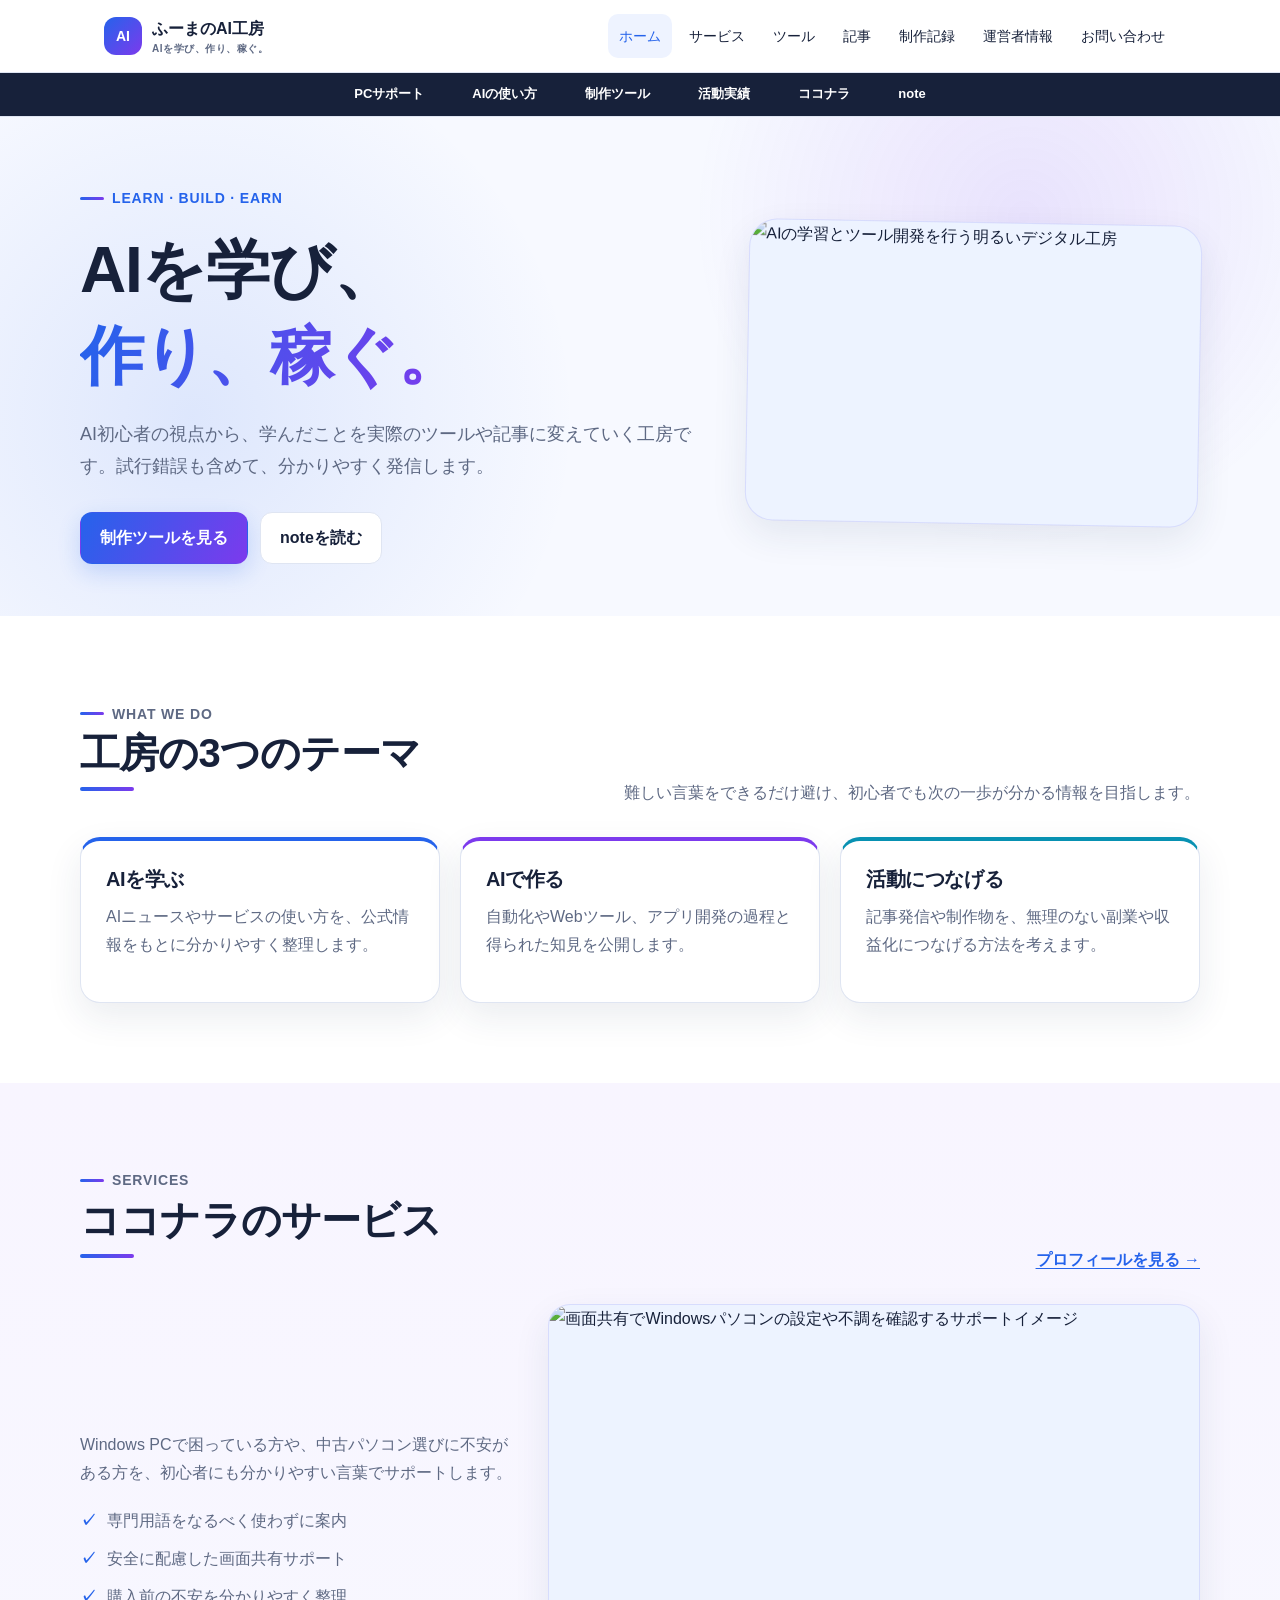
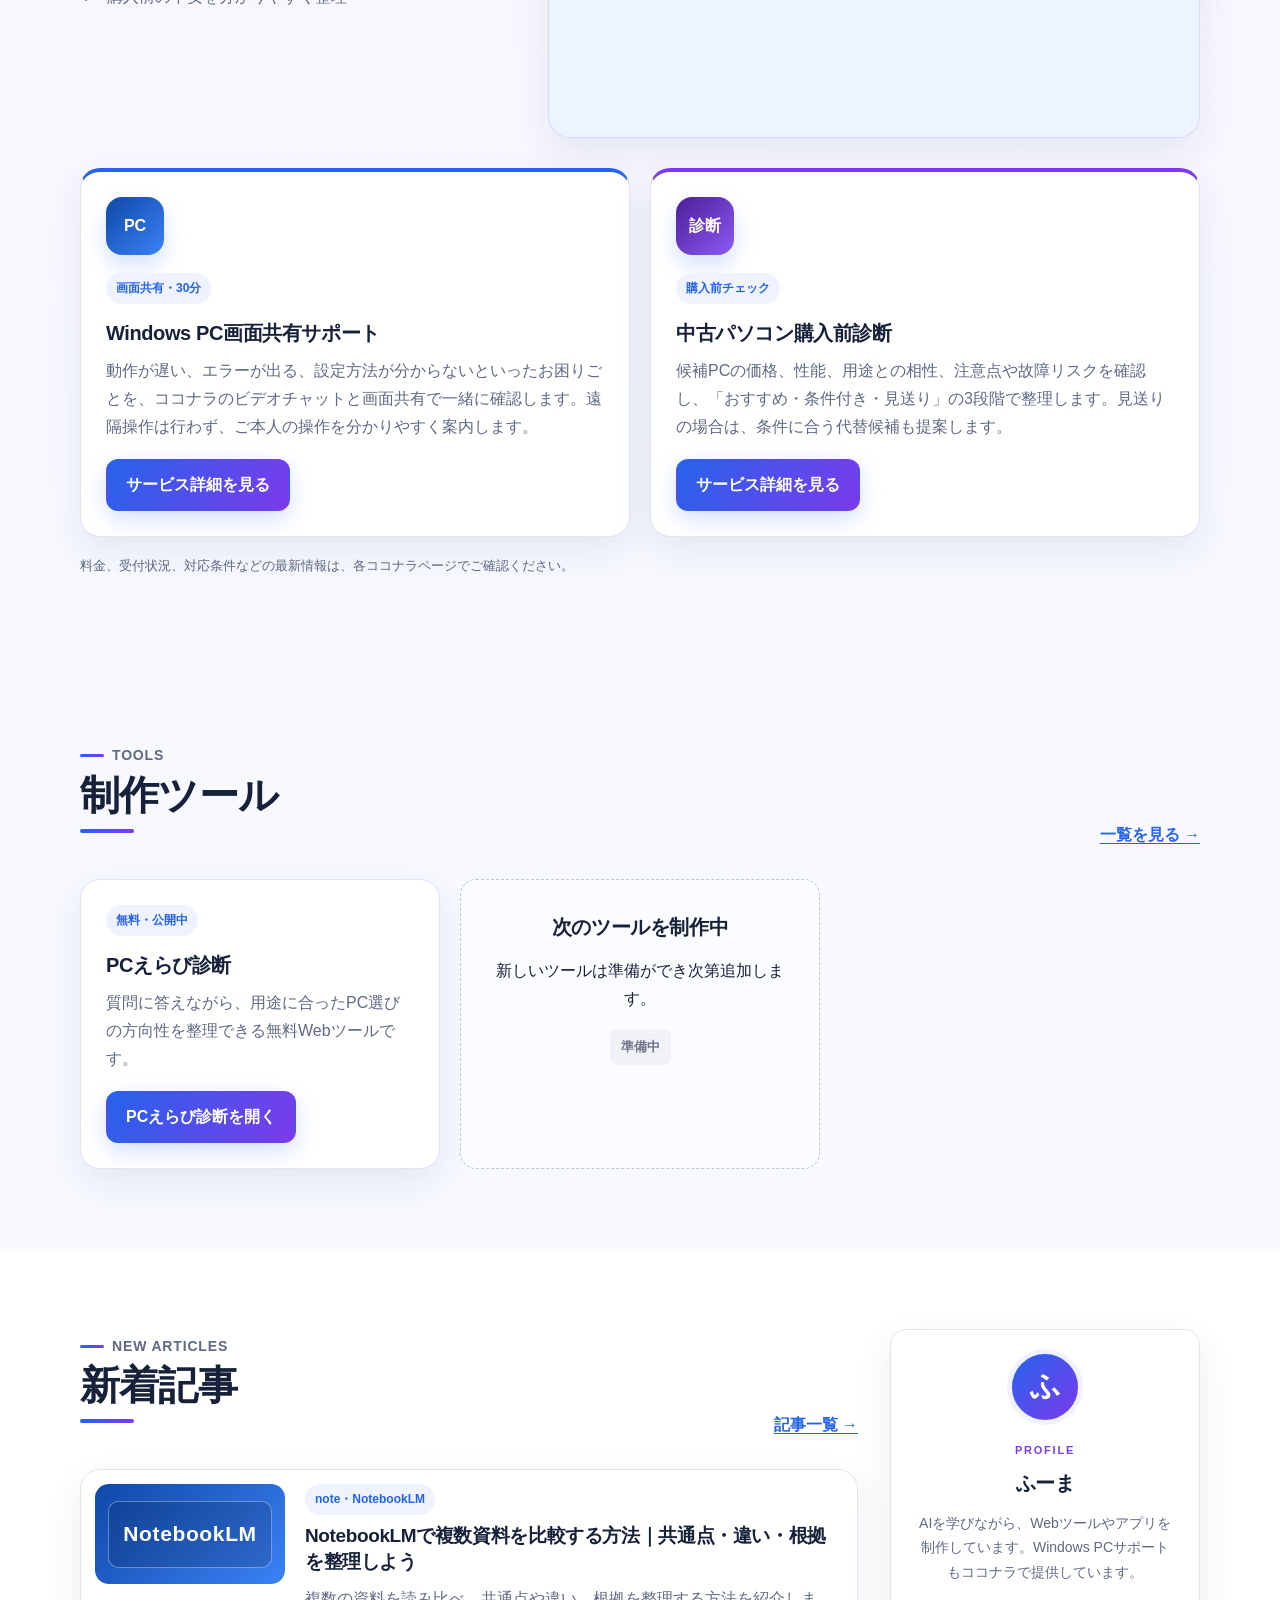
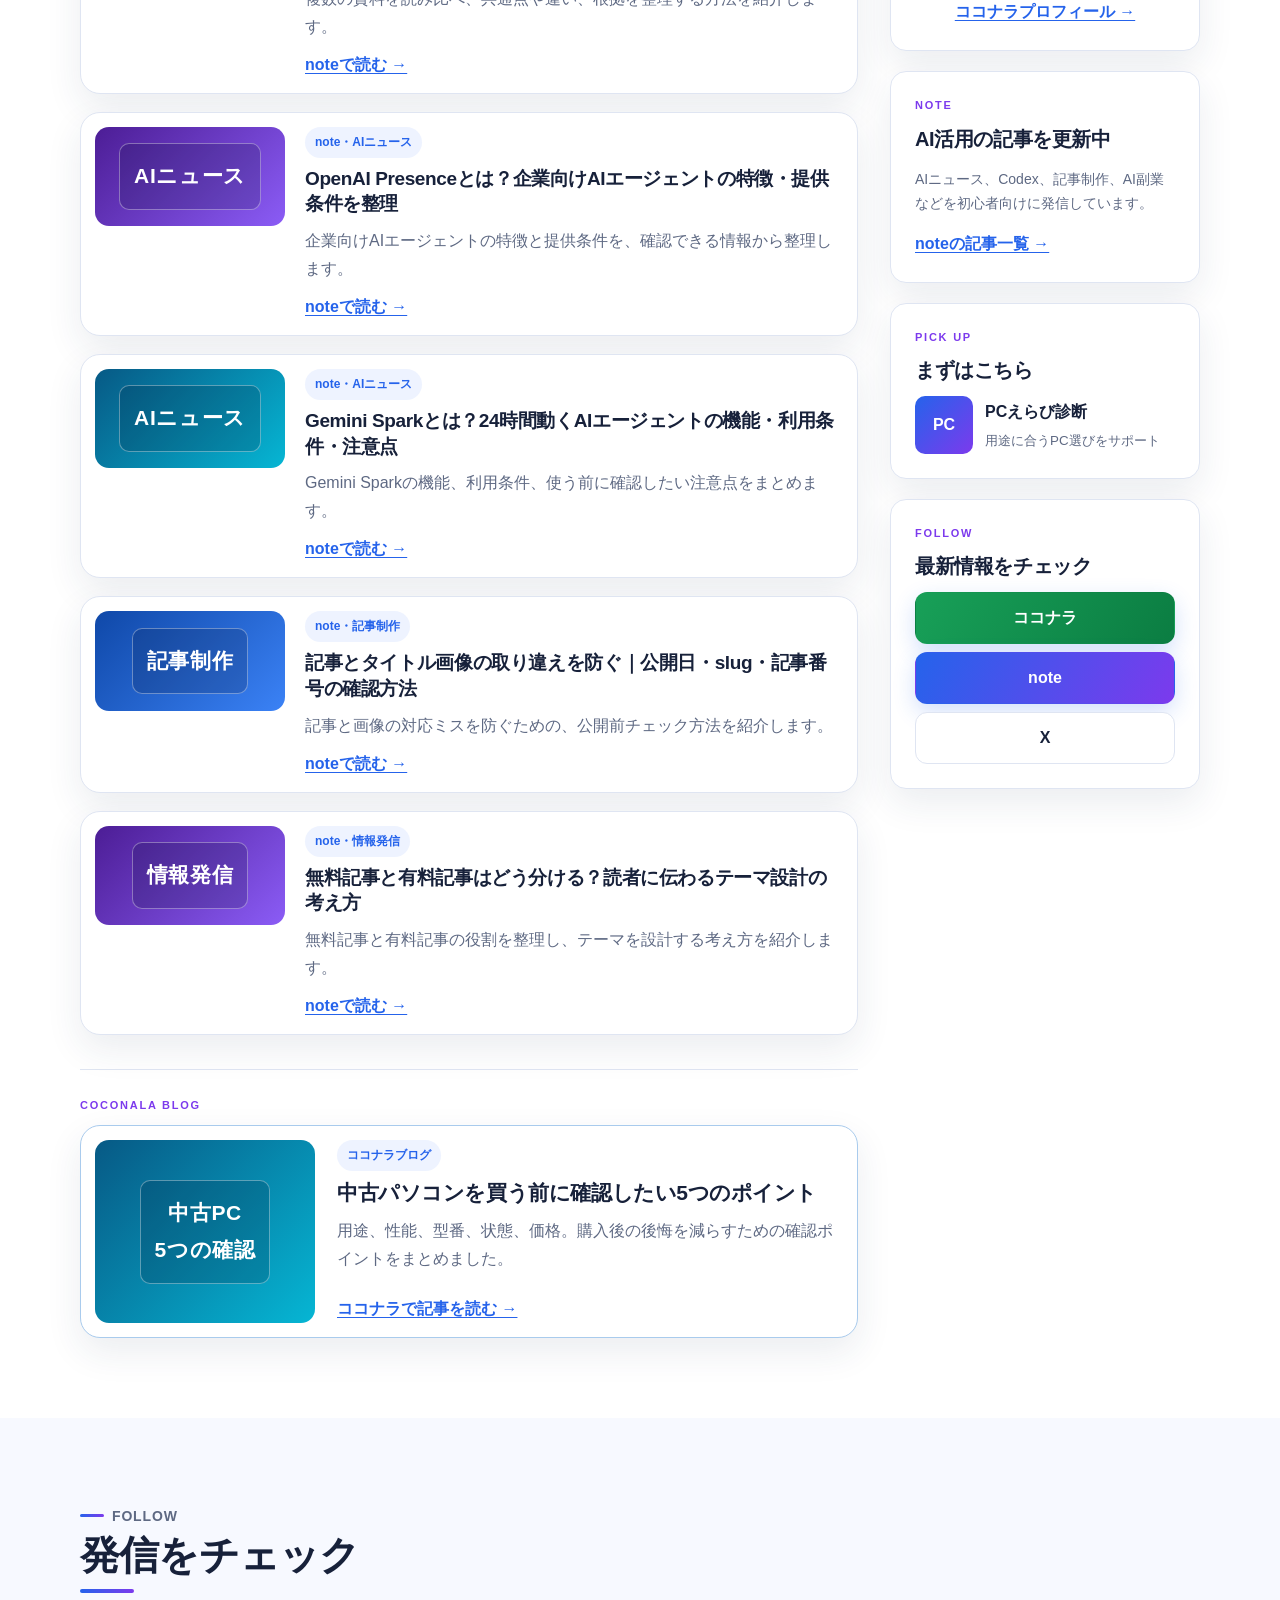
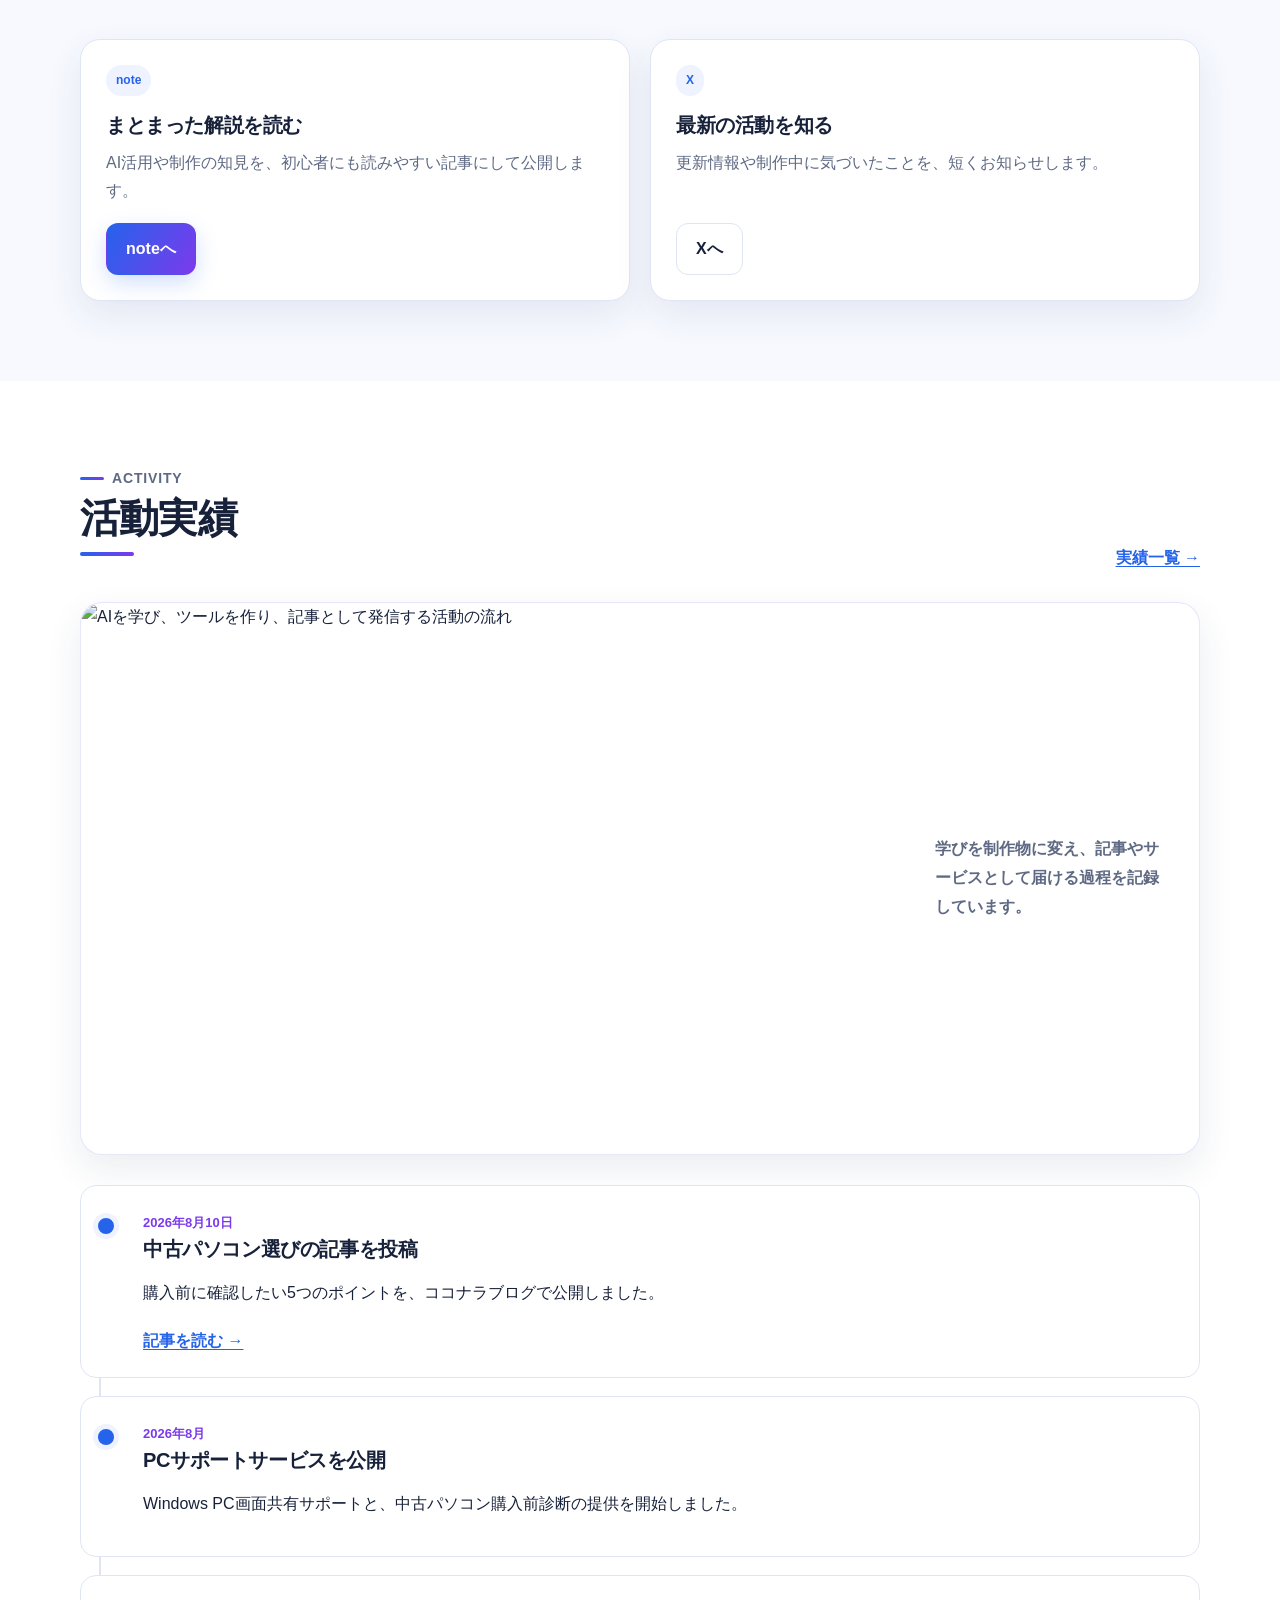
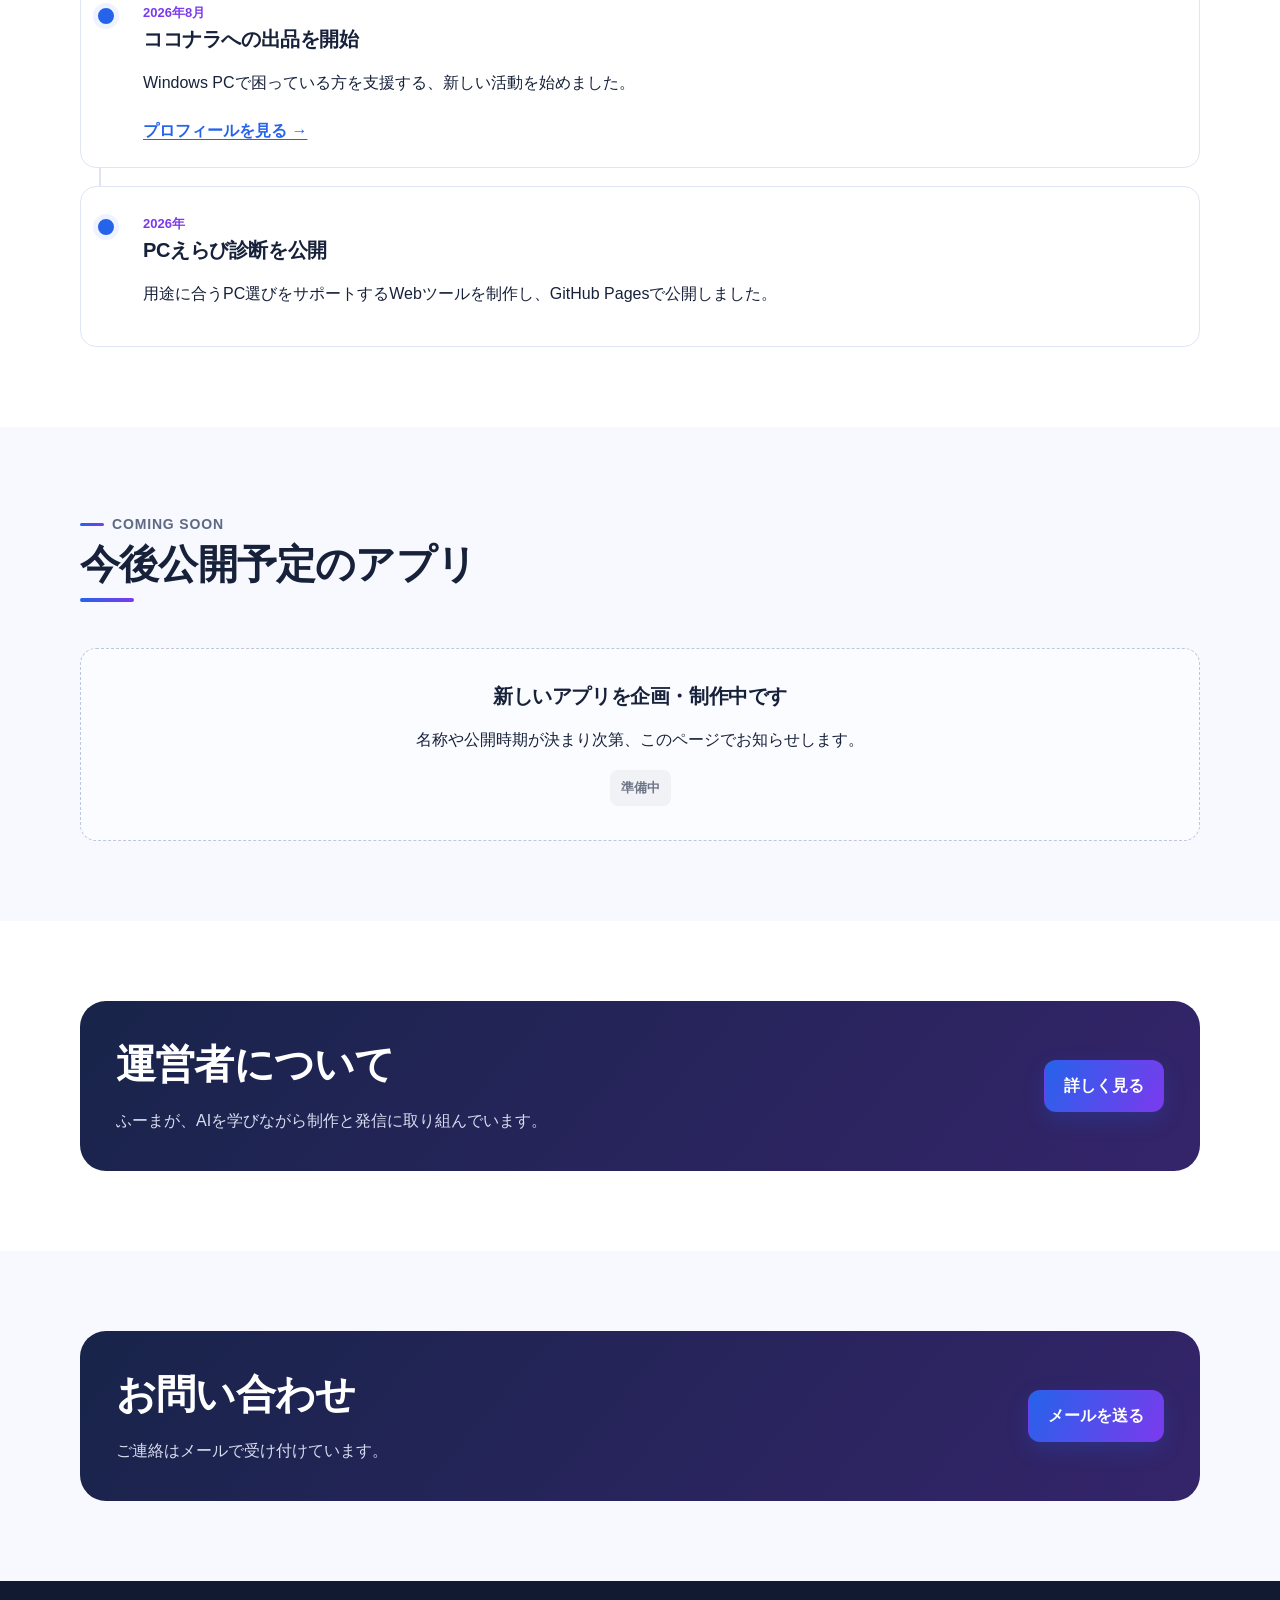
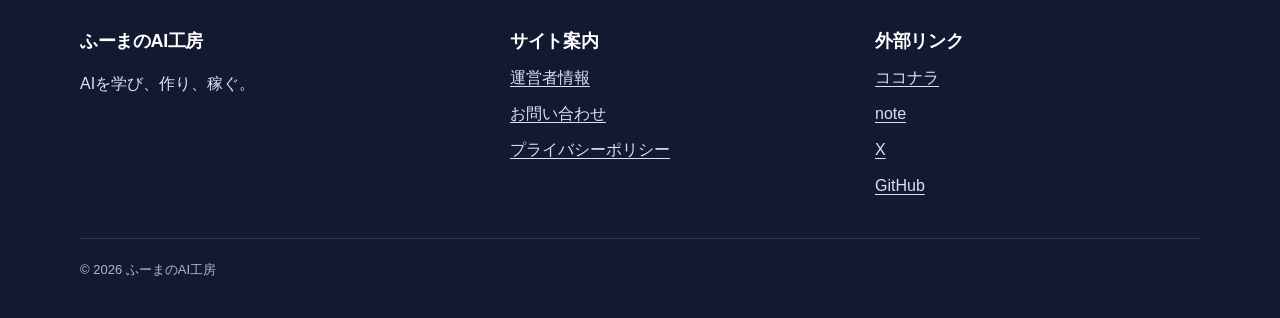
==== index.html @ 23b77828 "公式サイトを初期公開" ====
<!doctype html><html lang="ja"><head><meta charset="utf-8"><meta name="viewport" content="width=device-width,initial-scale=1"><title>ふーまのAI工房｜AIを学び、作り、稼ぐ。</title><meta name="description" content="AIの学び方、Webツールやアプリの制作、発信と収益化の記録をまとめる、ふーまのAI工房の公式サイトです。"><link rel="canonical" href="https://fuma7587-del.github.io/homepages/"><meta property="og:type" content="website"><meta property="og:locale" content="ja_JP"><meta property="og:site_name" content="ふーまのAI工房"><meta property="og:title" content="ふーまのAI工房｜AIを学び、作り、稼ぐ。"><meta property="og:description" content="AIの学び、ツール開発、発信の記録をまとめる公式サイトです。"><meta property="og:url" content="https://fuma7587-del.github.io/homepages/"><meta name="twitter:card" content="summary"><link rel="stylesheet" href="style.css"><script src="script.js" defer></script></head><body>
<a class="skip-link" href="#main">本文へ移動</a><header class="site-header"><div class="header-inner"><a class="brand" href="index.html"><span class="brand-mark" aria-hidden="true">AI</span><span>ふーまのAI工房<small>AIを学び、作り、稼ぐ。</small></span></a><button class="nav-toggle" type="button" aria-expanded="false" aria-controls="global-nav">メニュー</button><nav id="global-nav" class="site-nav" aria-label="メインナビゲーション"><ul class="nav-list"><li><a href="index.html">ホーム</a></li><li><a href="tools.html">ツール</a></li><li><a href="articles.html">記事</a></li><li><a href="history.html">制作記録</a></li><li><a href="about.html">運営者情報</a></li><li><a href="contact.html">お問い合わせ</a></li></ul></nav></div><nav class="topic-nav" aria-label="コンテンツカテゴリー"><div class="container"><a href="#services">PCサポート</a><a href="articles.html">AIの使い方</a><a href="tools.html">制作ツール</a><a href="history.html">活動実績</a><a data-link="coconalaUrl" target="_blank" rel="noopener noreferrer">ココナラ</a><a data-link="noteUrl" target="_blank" rel="noopener noreferrer">note</a></div></nav></header>
<main id="main"><section class="hero"><div class="container hero-grid"><div><p class="eyebrow">LEARN · BUILD · EARN</p><h1>AIを学び、<br><span class="gradient-text">作り、稼ぐ。</span></h1><p class="lead">AI初心者の視点から、学んだことを実際のツールや記事に変えていく工房です。試行錯誤も含めて、分かりやすく発信します。</p><div class="actions"><a class="button" href="tools.html">制作ツールを見る</a><a class="button secondary" data-link="noteUrl" target="_blank" rel="noopener noreferrer">noteを読む</a></div></div><figure class="hero-image"><img src="assets/images/site/ai-workshop-hero.png" alt="AIの学習とツール開発を行う明るいデジタル工房" width="1536" height="1024" fetchpriority="high"></figure></div></section>
<section class="section alt"><div class="container"><div class="section-heading"><div><p class="eyebrow">WHAT WE DO</p><h2>工房の3つのテーマ</h2></div><p>難しい言葉をできるだけ避け、初心者でも次の一歩が分かる情報を目指します。</p></div><div class="grid"><article class="card feature-card"><h3>AIを学ぶ</h3><p>AIニュースやサービスの使い方を、公式情報をもとに分かりやすく整理します。</p></article><article class="card feature-card"><h3>AIで作る</h3><p>自動化やWebツール、アプリ開発の過程と得られた知見を公開します。</p></article><article class="card feature-card"><h3>活動につなげる</h3><p>記事発信や制作物を、無理のない副業や収益化につなげる方法を考えます。</p></article></div></div></section>
<section class="section services-section" id="services"><div class="container"><div class="section-heading"><div><p class="eyebrow">SERVICES</p><h2>ココナラのサービス</h2></div><a class="text-link" data-link="coconalaUrl" target="_blank" rel="noopener noreferrer">プロフィールを見る →</a></div><div class="section-split"><div><p class="section-intro">Windows PCで困っている方や、中古パソコン選びに不安がある方を、初心者にも分かりやすい言葉でサポートします。</p><ul class="image-points"><li>専門用語をなるべく使わずに案内</li><li>安全に配慮した画面共有サポート</li><li>購入前の不安を分かりやすく整理</li></ul></div><figure class="section-visual"><img src="assets/images/site/windows-pc-support.png" alt="画面共有でWindowsパソコンの設定や不調を確認するサポートイメージ" width="1536" height="1024" loading="lazy" decoding="async"></figure></div><div class="grid two service-grid"><article class="card service-card"><span class="service-icon" aria-hidden="true">PC</span><span class="tag">画面共有・30分</span><h3>Windows PC画面共有サポート</h3><p>動作が遅い、エラーが出る、設定方法が分からないといったお困りごとを、ココナラのビデオチャットと画面共有で一緒に確認します。遠隔操作は行わず、ご本人の操作を分かりやすく案内します。</p><a class="button" data-link="pcSupportUrl" target="_blank" rel="noopener noreferrer">サービス詳細を見る</a></article><article class="card service-card"><span class="service-icon purple" aria-hidden="true">診断</span><span class="tag">購入前チェック</span><h3>中古パソコン購入前診断</h3><p>候補PCの価格、性能、用途との相性、注意点や故障リスクを確認し、「おすすめ・条件付き・見送り」の3段階で整理します。見送りの場合は、条件に合う代替候補も提案します。</p><a class="button" data-link="usedPcCheckUrl" target="_blank" rel="noopener noreferrer">サービス詳細を見る</a></article></div><p class="service-note">料金、受付状況、対応条件などの最新情報は、各ココナラページでご確認ください。</p></div></section>
<section class="section" id="tools"><div class="container"><div class="section-heading"><div><p class="eyebrow">TOOLS</p><h2>制作ツール</h2></div><a class="text-link" href="tools.html">一覧を見る →</a></div><div class="grid"><article class="card"><span class="tag">無料・公開中</span><h3>PCえらび診断</h3><p>質問に答えながら、用途に合ったPC選びの方向性を整理できる無料Webツールです。</p><a class="button" href="https://fuma7587-del.github.io/pc-erabi/" target="_blank" rel="noopener noreferrer">PCえらび診断を開く</a></article><div class="empty-state"><h3>次のツールを制作中</h3><p>新しいツールは準備ができ次第追加します。</p><span class="status">準備中</span></div></div></div></section>
<section class="section alt" id="articles"><div class="container blog-layout"><div class="article-column"><div class="section-heading"><div><p class="eyebrow">NEW ARTICLES</p><h2>新着記事</h2></div><a class="text-link" href="articles.html">記事一覧 →</a></div><div class="note-article-feed" data-note-articles data-limit="5"></div><div class="external-article"><p class="side-label">COCONALA BLOG</p><article class="card article-card featured-article"><div class="article-thumb thumb-cyan" aria-hidden="true"><span>中古PC<br>5つの確認</span></div><div><span class="tag">ココナラブログ</span><h3>中古パソコンを買う前に確認したい5つのポイント</h3><p>用途、性能、型番、状態、価格。購入後の後悔を減らすための確認ポイントをまとめました。</p><a class="text-link" data-link="coconalaBlogUrl" target="_blank" rel="noopener noreferrer">ココナラで記事を読む →</a></div></article></div></div><aside class="sidebar" aria-label="サイト情報"><section class="side-card profile-card"><div class="profile-mark" aria-hidden="true">ふ</div><p class="side-label">PROFILE</p><h2>ふーま</h2><p>AIを学びながら、Webツールやアプリを制作しています。Windows PCサポートもココナラで提供しています。</p><a class="text-link" data-link="coconalaUrl" target="_blank" rel="noopener noreferrer">ココナラプロフィール →</a></section><section class="side-card"><p class="side-label">NOTE</p><h2>AI活用の記事を更新中</h2><p>AIニュース、Codex、記事制作、AI副業などを初心者向けに発信しています。</p><a class="text-link" data-link="noteUrl" target="_blank" rel="noopener noreferrer">noteの記事一覧 →</a></section><section class="side-card"><p class="side-label">PICK UP</p><h2>まずはこちら</h2><a class="pickup-link" href="https://fuma7587-del.github.io/pc-erabi/" target="_blank" rel="noopener noreferrer"><span class="mini-thumb">PC</span><span><strong>PCえらび診断</strong><small>用途に合うPC選びをサポート</small></span></a></section><section class="side-card"><p class="side-label">FOLLOW</p><h2>最新情報をチェック</h2><div class="side-actions three"><a class="button coconala-button" data-link="coconalaUrl" target="_blank" rel="noopener noreferrer">ココナラ</a><a class="button" data-link="noteUrl" target="_blank" rel="noopener noreferrer">note</a><a class="button secondary" data-link="xUrl" target="_blank" rel="noopener noreferrer">X</a></div></section></aside></div></section>
<section class="section"><div class="container"><div class="section-heading"><div><p class="eyebrow">FOLLOW</p><h2>発信をチェック</h2></div></div><div class="grid two"><article class="card"><span class="tag">note</span><h3>まとまった解説を読む</h3><p>AI活用や制作の知見を、初心者にも読みやすい記事にして公開します。</p><a class="button" data-link="noteUrl" target="_blank" rel="noopener noreferrer">noteへ</a></article><article class="card"><span class="tag">X</span><h3>最新の活動を知る</h3><p>更新情報や制作中に気づいたことを、短くお知らせします。</p><a class="button secondary" data-link="xUrl" target="_blank" rel="noopener noreferrer">Xへ</a></article></div></div></section>
<section class="section alt" id="history"><div class="container"><div class="section-heading"><div><p class="eyebrow">ACTIVITY</p><h2>活動実績</h2></div><a class="text-link" href="history.html">実績一覧 →</a></div><figure class="activity-visual"><img src="assets/images/site/learn-build-share.png" alt="AIを学び、ツールを作り、記事として発信する活動の流れ" width="1568" height="1003" loading="lazy" decoding="async"><figcaption>学びを制作物に変え、記事やサービスとして届ける過程を記録しています。</figcaption></figure><div class="timeline"><article class="timeline-item"><time datetime="2026-08-10">2026年8月10日</time><h3>中古パソコン選びの記事を投稿</h3><p>購入前に確認したい5つのポイントを、ココナラブログで公開しました。</p><a class="text-link" data-link="coconalaBlogUrl" target="_blank" rel="noopener noreferrer">記事を読む →</a></article><article class="timeline-item"><time datetime="2026-08">2026年8月</time><h3>PCサポートサービスを公開</h3><p>Windows PC画面共有サポートと、中古パソコン購入前診断の提供を開始しました。</p></article><article class="timeline-item"><time datetime="2026-08">2026年8月</time><h3>ココナラへの出品を開始</h3><p>Windows PCで困っている方を支援する、新しい活動を始めました。</p><a class="text-link" data-link="coconalaUrl" target="_blank" rel="noopener noreferrer">プロフィールを見る →</a></article><article class="timeline-item"><time datetime="2026">2026年</time><h3>PCえらび診断を公開</h3><p>用途に合うPC選びをサポートするWebツールを制作し、GitHub Pagesで公開しました。</p></article></div></div></section>
<section class="section"><div class="container"><div class="section-heading"><div><p class="eyebrow">COMING SOON</p><h2>今後公開予定のアプリ</h2></div></div><div class="empty-state"><h3>新しいアプリを企画・制作中です</h3><p>名称や公開時期が決まり次第、このページでお知らせします。</p><span class="status">準備中</span></div></div></section>
<section class="section alt"><div class="container"><div class="cta-panel"><div><h2>運営者について</h2><p>ふーまが、AIを学びながら制作と発信に取り組んでいます。</p></div><a class="button" href="about.html">詳しく見る</a></div></div></section>
<section class="section"><div class="container"><div class="cta-panel"><div><h2>お問い合わせ</h2><p>ご連絡はメールで受け付けています。</p></div><a class="button" data-link="contactEmail">メールを送る</a></div></div></section></main>
<footer class="site-footer"><div class="container"><div class="footer-grid"><div><h2>ふーまのAI工房</h2><p>AIを学び、作り、稼ぐ。</p></div><div><h3>サイト案内</h3><ul class="footer-links"><li><a href="about.html">運営者情報</a></li><li><a href="contact.html">お問い合わせ</a></li><li><a href="privacy.html">プライバシーポリシー</a></li></ul></div><div><h3>外部リンク</h3><ul class="footer-links"><li><a data-link="noteUrl" target="_blank" rel="noopener noreferrer">note</a></li><li><a data-link="xUrl" target="_blank" rel="noopener noreferrer">X</a></li><li><a data-link="githubUrl" target="_blank" rel="noopener noreferrer">GitHub</a></li></ul></div></div><p class="copyright">© <span data-year></span> ふーまのAI工房</p></div></footer></body></html>
---- style.css ----
:root{--bg:#f7f9ff;--surface:#fff;--ink:#17213a;--muted:#5e6983;--line:#dfe5f2;--blue:#2563eb;--purple:#7c3aed;--soft:#eef3ff;--shadow:0 14px 36px rgba(36,52,91,.09);--radius:20px;--max:1120px}
*{box-sizing:border-box}html{scroll-behavior:smooth;scroll-padding-top:88px}body{margin:0;color:var(--ink);background:var(--bg);font-family:"Noto Sans JP","Hiragino Kaku Gothic ProN","Yu Gothic",Meiryo,sans-serif;line-height:1.75}a{color:var(--blue);text-underline-offset:3px}a:hover{text-decoration-thickness:2px}img{max-width:100%}.skip-link{position:absolute;left:12px;top:-80px;background:var(--ink);color:#fff;padding:10px 14px;z-index:100}.skip-link:focus{top:12px}.site-header{position:sticky;top:0;z-index:20;background:rgba(255,255,255,.94);border-bottom:1px solid var(--line);backdrop-filter:blur(12px)}.header-inner{max-width:var(--max);min-height:72px;margin:auto;padding:0 24px;display:flex;align-items:center;justify-content:space-between;gap:24px}.brand{display:flex;align-items:center;gap:10px;color:var(--ink);font-weight:800;text-decoration:none;white-space:nowrap}.brand-mark{display:grid;place-items:center;width:38px;height:38px;border-radius:12px;color:#fff;background:linear-gradient(135deg,var(--blue),var(--purple));font-size:14px}.nav-list{display:flex;align-items:center;gap:6px;margin:0;padding:0;list-style:none}.nav-list a{display:block;padding:10px 11px;border-radius:10px;color:var(--ink);font-size:14px;text-decoration:none}.nav-list a:hover,.nav-list a[aria-current="page"]{background:var(--soft);color:var(--blue)}.nav-toggle{display:none;border:1px solid var(--line);border-radius:10px;background:#fff;padding:10px;color:var(--ink);font:inherit}.container{width:min(calc(100% - 40px),var(--max));margin-inline:auto}.hero{padding:96px 0 72px;overflow:hidden;background:radial-gradient(circle at 80% 20%,rgba(124,58,237,.12),transparent 30%),radial-gradient(circle at 15% 60%,rgba(37,99,235,.12),transparent 34%)}.hero-grid{display:grid;grid-template-columns:1.15fr .85fr;align-items:center;gap:54px}.eyebrow{display:inline-flex;align-items:center;gap:8px;margin:0 0 16px;color:var(--blue);font-size:14px;font-weight:800;letter-spacing:.06em}.eyebrow:before{content:"";width:24px;height:3px;border-radius:9px;background:linear-gradient(90deg,var(--blue),var(--purple))}h1,h2,h3{line-height:1.35;letter-spacing:-.02em}h1{margin:0 0 20px;font-size:clamp(40px,6vw,70px)}h2{margin:0 0 16px;font-size:clamp(27px,4vw,40px)}h3{margin:0 0 10px;font-size:20px}.gradient-text{background:linear-gradient(110deg,var(--blue),var(--purple));background-clip:text;color:transparent}.lead{max-width:680px;margin:0;color:var(--muted);font-size:18px}.actions{display:flex;flex-wrap:wrap;gap:12px;margin-top:30px}.button{display:inline-flex;min-height:48px;align-items:center;justify-content:center;padding:11px 19px;border:1px solid transparent;border-radius:12px;background:linear-gradient(120deg,var(--blue),var(--purple));color:#fff;font-weight:700;text-decoration:none;box-shadow:0 8px 22px rgba(37,99,235,.2)}.button.secondary{background:#fff;color:var(--ink);border-color:var(--line);box-shadow:none}.button:hover{transform:translateY(-1px)}.workbench{position:relative;min-height:340px;padding:26px;border:1px solid rgba(124,58,237,.18);border-radius:28px;background:rgba(255,255,255,.74);box-shadow:var(--shadow)}.workbench:before{content:"AI WORKBENCH";display:block;margin-bottom:22px;color:var(--purple);font-size:12px;font-weight:900;letter-spacing:.18em}.process{display:grid;gap:13px}.process-item{display:flex;align-items:center;gap:14px;padding:16px;border:1px solid var(--line);border-radius:14px;background:#fff}.process-number{display:grid;place-items:center;flex:0 0 36px;height:36px;border-radius:10px;background:var(--soft);color:var(--blue);font-weight:900}.section{padding:80px 0}.section.alt{background:#fff}.section-heading{display:flex;align-items:end;justify-content:space-between;gap:24px;margin-bottom:30px}.section-heading p{max-width:620px;margin:0;color:var(--muted)}.grid{display:grid;grid-template-columns:repeat(3,1fr);gap:20px}.grid.two{grid-template-columns:repeat(2,1fr)}.card{display:flex;flex-direction:column;min-height:100%;padding:25px;border:1px solid var(--line);border-radius:var(--radius);background:var(--surface);box-shadow:var(--shadow)}.card p{margin:0 0 18px;color:var(--muted)}.card .button,.card .text-link,.card .status{margin-top:auto;align-self:flex-start}.tag{display:inline-flex;align-self:flex-start;margin-bottom:16px;padding:5px 10px;border-radius:999px;background:var(--soft);color:var(--blue);font-size:12px;font-weight:800}.status{display:inline-flex;padding:7px 11px;border-radius:8px;background:#f0f2f6;color:#6d7587;font-size:13px;font-weight:700}.text-link{font-weight:800}.feature-card{border-top:4px solid var(--blue)}.feature-card:nth-child(2){border-top-color:var(--purple)}.feature-card:nth-child(3){border-top-color:#0891b2}.cta-panel{display:flex;align-items:center;justify-content:space-between;gap:30px;padding:36px;border-radius:26px;background:linear-gradient(130deg,#18244a,#35246b);color:#fff}.cta-panel p{margin:6px 0 0;color:#d9ddf0}.page-hero{padding:70px 0 48px;background:linear-gradient(180deg,#eef3ff,transparent)}.page-hero h1{font-size:clamp(36px,5vw,56px)}.content-block{max-width:820px}.content-block h2{margin-top:46px;font-size:28px}.content-block h3{margin-top:30px}.content-block p,.content-block li{color:var(--muted)}.timeline{position:relative;display:grid;gap:18px}.timeline:before{content:"";position:absolute;left:19px;top:20px;bottom:20px;width:2px;background:var(--line)}.timeline-item{position:relative;padding:22px 24px 22px 62px;border:1px solid var(--line);border-radius:16px;background:#fff}.timeline-item:before{content:"";position:absolute;left:12px;top:27px;width:16px;height:16px;border:5px solid var(--soft);border-radius:50%;background:var(--blue)}.timeline-item time{color:var(--purple);font-size:13px;font-weight:800}.notice{padding:18px 20px;border-left:4px solid var(--blue);border-radius:0 12px 12px 0;background:var(--soft)}.site-footer{padding:48px 0 24px;background:#121a32;color:#dce2f4}.footer-grid{display:grid;grid-template-columns:1.2fr 1fr 1fr;gap:40px}.site-footer h2,.site-footer h3{color:#fff;font-size:18px}.footer-links{margin:0;padding:0;list-style:none}.footer-links li+li{margin-top:8px}.site-footer a{color:#dce2f4}.copyright{margin-top:38px;padding-top:20px;border-top:1px solid #303954;color:#aeb8d0;font-size:13px}.empty-state{padding:34px;border:1px dashed #bcc7dd;border-radius:16px;text-align:center;background:#fbfcff}.contact-address{font-size:clamp(18px,3vw,26px);font-weight:800;overflow-wrap:anywhere}:focus-visible{outline:3px solid #f59e0b;outline-offset:3px}
@media(max-width:860px){.nav-toggle{display:block}.site-nav{position:absolute;left:20px;right:20px;top:64px;display:none;padding:10px;border:1px solid var(--line);border-radius:14px;background:#fff;box-shadow:var(--shadow)}.site-nav.is-open{display:block}.nav-list{display:grid}.nav-list a{padding:12px}.hero{padding-top:68px}.hero-grid{grid-template-columns:1fr}.workbench{min-height:auto}.grid,.grid.two{grid-template-columns:1fr 1fr}.footer-grid{grid-template-columns:1fr 1fr}.footer-grid>div:first-child{grid-column:1/-1}}
@media(max-width:580px){.container{width:min(calc(100% - 28px),var(--max))}.header-inner{padding:0 14px}.brand{font-size:15px}.hero{padding:52px 0}.grid,.grid.two{grid-template-columns:1fr}.section{padding:58px 0}.section-heading,.cta-panel{align-items:flex-start;flex-direction:column}.cta-panel{padding:26px}.footer-grid{grid-template-columns:1fr}.footer-grid>div:first-child{grid-column:auto}.actions{display:grid}.button{width:100%}}
@media(prefers-reduced-motion:reduce){html{scroll-behavior:auto}*,*:before,*:after{transition:none!important}}

/* Editorial home layout */
.brand small{display:block;margin-top:-3px;color:var(--muted);font-size:10px;font-weight:600;letter-spacing:.05em}.topic-nav{border-top:1px solid var(--line);background:#17213a}.topic-nav .container{display:flex;justify-content:center;gap:4px;overflow-x:auto;scrollbar-width:none}.topic-nav a{flex:0 0 auto;padding:10px 22px;color:#fff;font-size:13px;font-weight:700;text-decoration:none}.topic-nav a:hover{background:rgba(255,255,255,.1)}#main>.hero{padding:64px 0 52px}#main>.hero h1{font-size:clamp(38px,5.4vw,64px)}#main>.hero .workbench{min-height:300px}.blog-layout{display:grid;grid-template-columns:minmax(0,1fr) 310px;align-items:start;gap:32px}.article-feed{display:grid;gap:18px}.article-card{display:grid;grid-template-columns:220px minmax(0,1fr);gap:22px;padding:14px}.article-card h3{font-size:21px}.article-card .tag{margin-bottom:8px}.article-thumb{display:grid;place-items:center;min-height:168px;border-radius:14px;overflow:hidden;color:#fff;font-weight:900;font-size:21px;letter-spacing:.03em;text-align:center}.article-thumb span{padding:14px;border:1px solid rgba(255,255,255,.35);border-radius:10px;background:rgba(8,18,48,.18)}.thumb-blue{background:linear-gradient(135deg,#0f48a8,#3b82f6)}.thumb-purple{background:linear-gradient(135deg,#4c1d95,#8b5cf6)}.thumb-cyan{background:linear-gradient(135deg,#075985,#06b6d4)}.sidebar{display:grid;gap:20px;position:sticky;top:132px}.side-card{padding:24px;border:1px solid var(--line);border-radius:16px;background:#fff;box-shadow:var(--shadow)}.side-card h2{margin-bottom:12px;font-size:20px}.side-card p{color:var(--muted);font-size:14px}.side-label{margin:0 0 10px!important;color:var(--purple)!important;font-size:11px!important;font-weight:900;letter-spacing:.16em}.profile-mark{display:grid;place-items:center;width:76px;height:76px;margin:-5px auto 16px;border:5px solid var(--soft);border-radius:50%;background:linear-gradient(135deg,var(--blue),var(--purple));color:#fff;font-size:30px;font-weight:900}.profile-card{text-align:center}.pickup-link{display:flex;align-items:center;gap:12px;color:var(--ink);text-decoration:none}.pickup-link strong,.pickup-link small{display:block}.pickup-link small{margin-top:3px;color:var(--muted)}.mini-thumb{display:grid;place-items:center;flex:0 0 58px;height:58px;border-radius:10px;background:linear-gradient(135deg,#2563eb,#7c3aed);color:#fff;font-weight:900}.side-actions{display:grid;grid-template-columns:1fr 1fr;gap:8px}.side-actions .button{width:100%;padding-inline:10px}.section-heading h2{position:relative;padding-bottom:11px}.section-heading h2:after{content:"";position:absolute;left:0;bottom:0;width:54px;height:4px;border-radius:9px;background:linear-gradient(90deg,var(--blue),var(--purple))}
@media(max-width:960px){.blog-layout{grid-template-columns:1fr}.sidebar{position:static;grid-template-columns:repeat(3,1fr)}.side-card{min-width:0}}
@media(max-width:720px){.topic-nav .container{justify-content:flex-start;width:100%;padding-inline:10px}.topic-nav a{padding:10px 14px}.article-card{grid-template-columns:132px minmax(0,1fr);gap:14px}.article-thumb{min-height:132px;font-size:15px}.article-card h3{font-size:17px}.article-card p{display:none}.sidebar{grid-template-columns:1fr}}
@media(max-width:460px){.article-card{grid-template-columns:1fr}.article-thumb{min-height:150px}.article-card p{display:block}.brand small{display:none}}

/* Coconala services and activity */
.section-intro{max-width:720px;margin:-12px 0 28px;color:var(--muted)}.services-section{background:linear-gradient(180deg,#f8f5ff 0%,var(--bg) 100%)}.service-grid{align-items:stretch}.service-card{position:relative;overflow:hidden;border-top:4px solid #2563eb}.service-card:nth-child(2){border-top-color:#7c3aed}.service-icon{display:grid;place-items:center;width:58px;height:58px;margin-bottom:18px;border-radius:16px;background:linear-gradient(135deg,#0f48a8,#3b82f6);color:#fff;font-size:16px;font-weight:900;box-shadow:0 10px 22px rgba(37,99,235,.2)}.service-icon.purple{background:linear-gradient(135deg,#4c1d95,#8b5cf6)}.service-note{margin:18px 0 0;color:var(--muted);font-size:13px}.featured-article{border-color:#a9cbed}.featured-article .text-link{display:inline-block;margin-top:4px}.side-actions.three{grid-template-columns:1fr}.coconala-button{background:linear-gradient(120deg,#18a058,#0b7d42)}.article-highlight{display:grid;grid-template-columns:minmax(220px,34%) minmax(0,1fr);gap:28px;padding:20px}.article-highlight .article-thumb{min-height:240px}.article-highlight h2{font-size:clamp(23px,3vw,32px)}.upcoming-heading{margin-top:58px}.inline-links{display:flex;flex-wrap:wrap;gap:18px}.timeline-item .text-link{display:inline-block;margin-top:4px}
@media(max-width:720px){.article-highlight{grid-template-columns:1fr}.article-highlight .article-thumb{min-height:190px}.service-card .button{width:100%}}

/* Note article library */
.note-article-feed{display:grid;gap:18px}.note-article-card{display:grid;grid-template-columns:190px minmax(0,1fr);gap:20px;padding:14px}.note-article-card .article-thumb{aspect-ratio:1.91/1;min-height:0}.note-article-card h3{font-size:19px}.note-article-card .tag{margin-bottom:8px}.note-article-card p{margin-bottom:10px}.note-articles-grid{display:grid;grid-template-columns:repeat(2,minmax(0,1fr));gap:20px}.note-articles-grid .note-article-card{grid-template-columns:1fr}.article-thumb img{display:block;width:100%;height:100%;object-fit:cover}.external-article{margin-top:34px;padding-top:26px;border-top:1px solid var(--line)}
@media(max-width:760px){.note-articles-grid{grid-template-columns:1fr}.note-article-card{grid-template-columns:130px minmax(0,1fr);gap:14px}.note-article-card p{display:none}}
@media(max-width:460px){.note-article-card{grid-template-columns:1fr}.note-article-card p{display:block}}

/* Generated site imagery */
.hero-image,.section-visual,.activity-visual{margin:0;overflow:hidden;border:1px solid rgba(99,102,241,.16);background:#edf3ff;box-shadow:var(--shadow)}.hero-image{aspect-ratio:3/2;border-radius:28px;transform:rotate(1deg)}.hero-image img,.section-visual img,.activity-visual img{display:block;width:100%;height:100%;object-fit:cover}.section-split{display:grid;grid-template-columns:.8fr 1.2fr;align-items:center;gap:34px;margin-bottom:30px}.section-split .section-intro{margin:0 0 20px}.section-visual{aspect-ratio:3/2;border-radius:22px}.image-points{display:grid;gap:10px;margin:0;padding:0;list-style:none}.image-points li{position:relative;padding-left:27px;color:var(--muted)}.image-points li:before{content:"✓";position:absolute;left:0;top:0;color:var(--blue);font-weight:900}.activity-visual{display:grid;grid-template-columns:minmax(0,1.7fr) minmax(220px,.6fr);align-items:center;margin-bottom:30px;border-radius:22px;background:#fff}.activity-visual img{aspect-ratio:3/2}.activity-visual figcaption{padding:28px;color:var(--muted);font-weight:700;line-height:1.8}
@media(max-width:860px){.hero-image{max-width:720px;margin-inline:auto;transform:none}.section-split{grid-template-columns:1fr}.section-split>div{order:2}.section-visual{order:1}.activity-visual{grid-template-columns:1fr}.activity-visual figcaption{padding:20px}}
@media(max-width:580px){.hero-image,.section-visual,.activity-visual{border-radius:16px}.activity-visual figcaption{font-size:14px}}
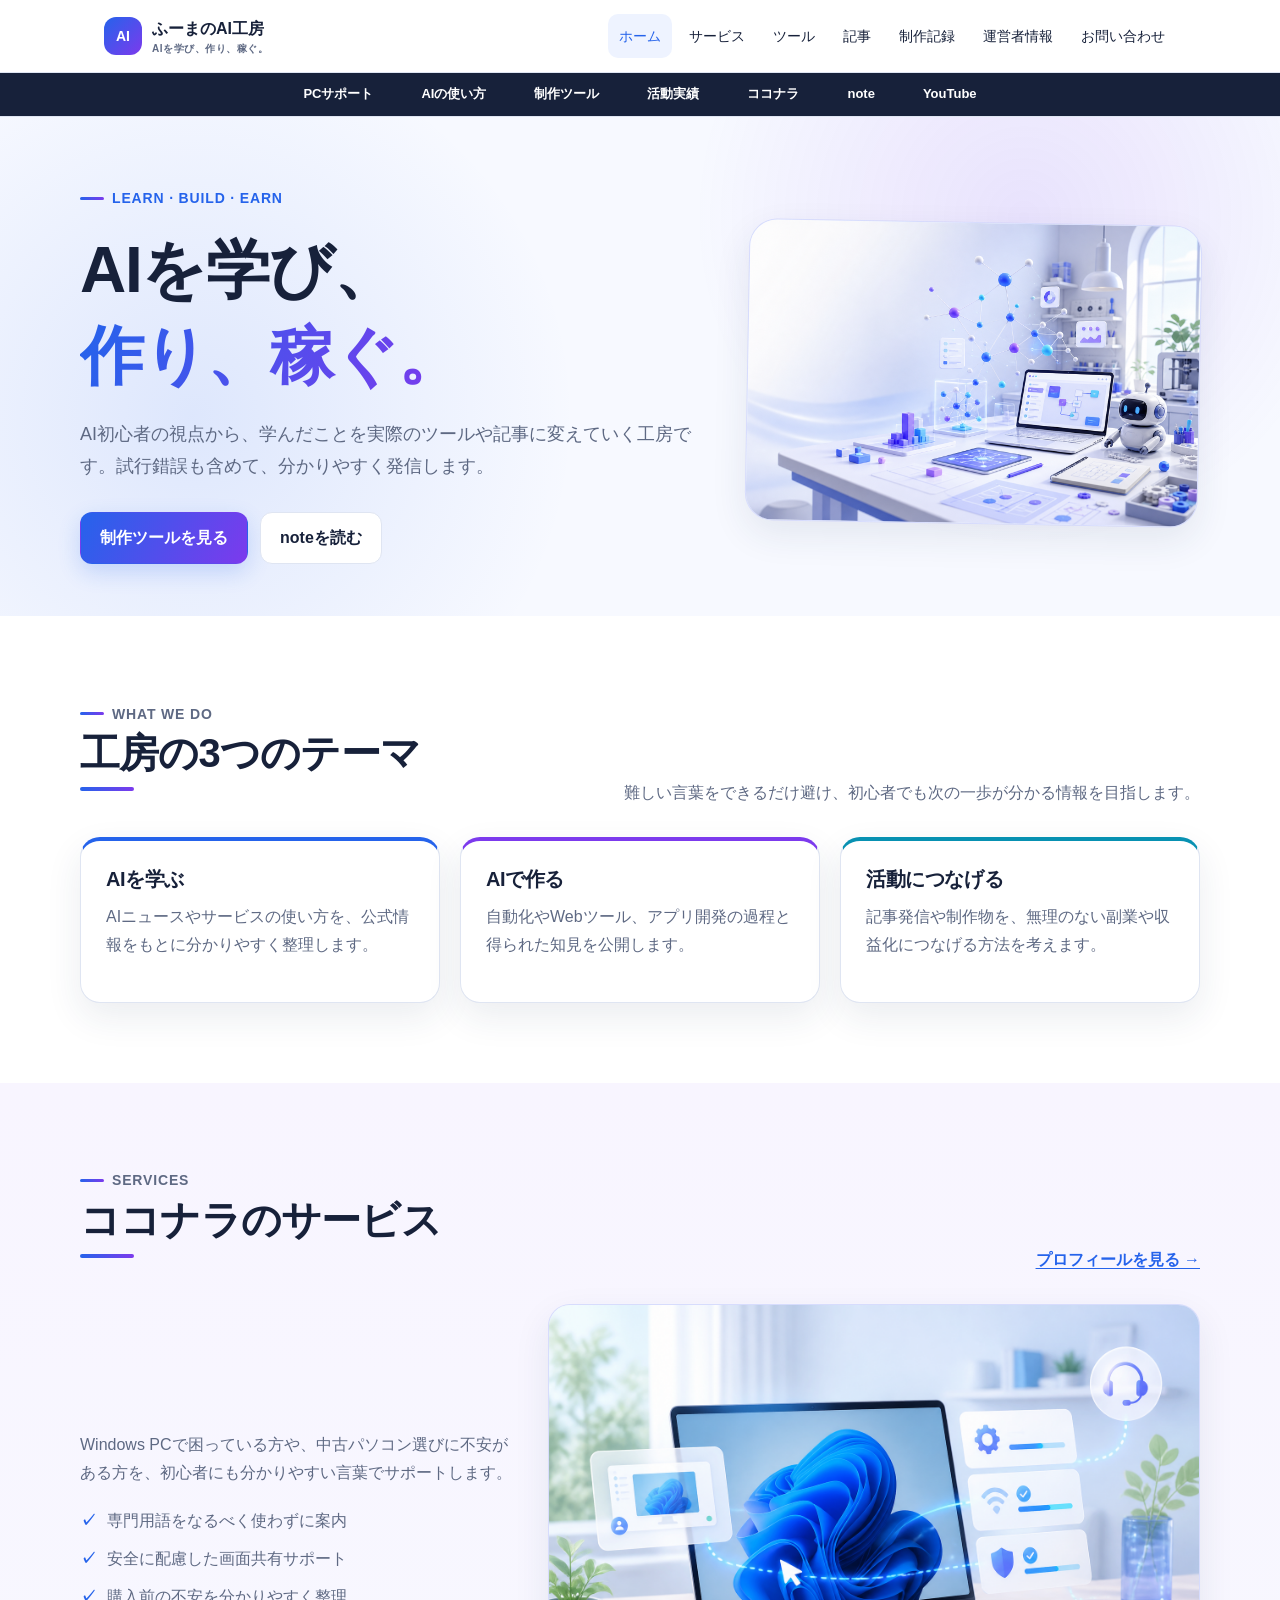
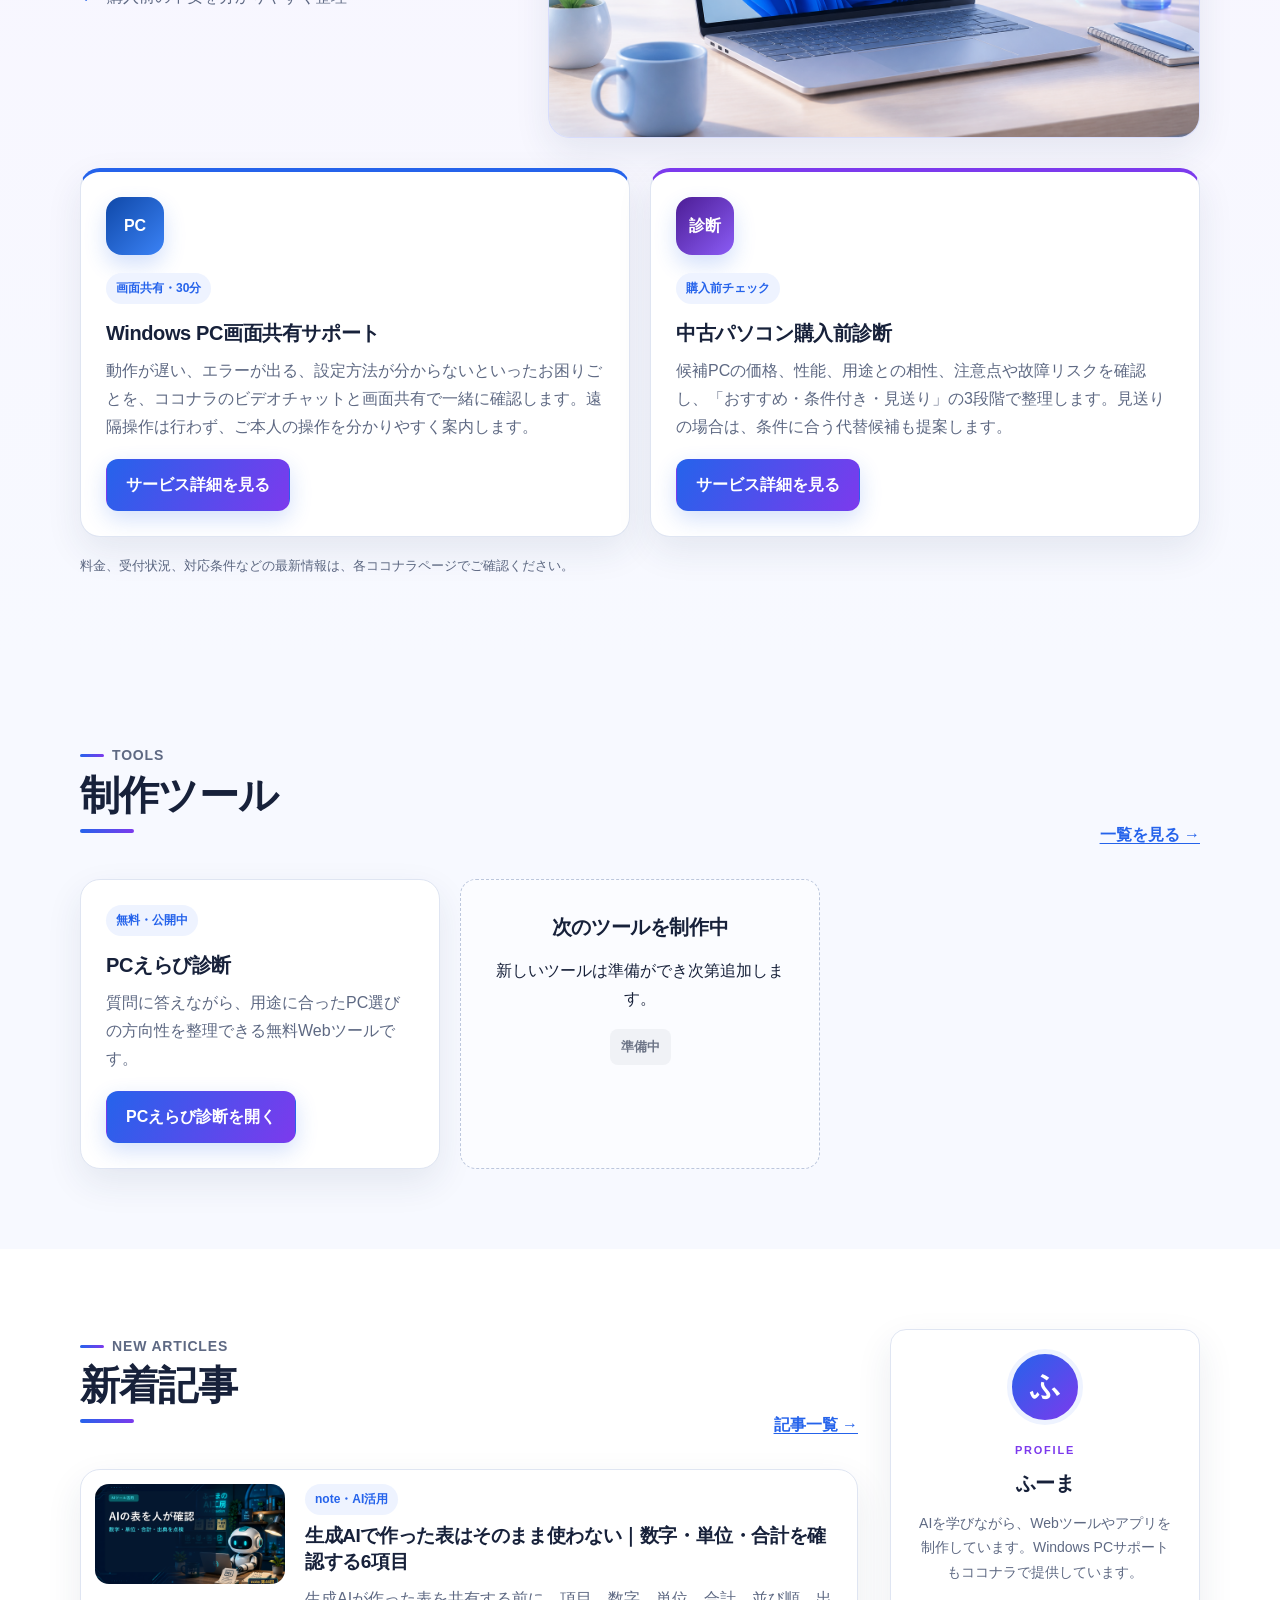
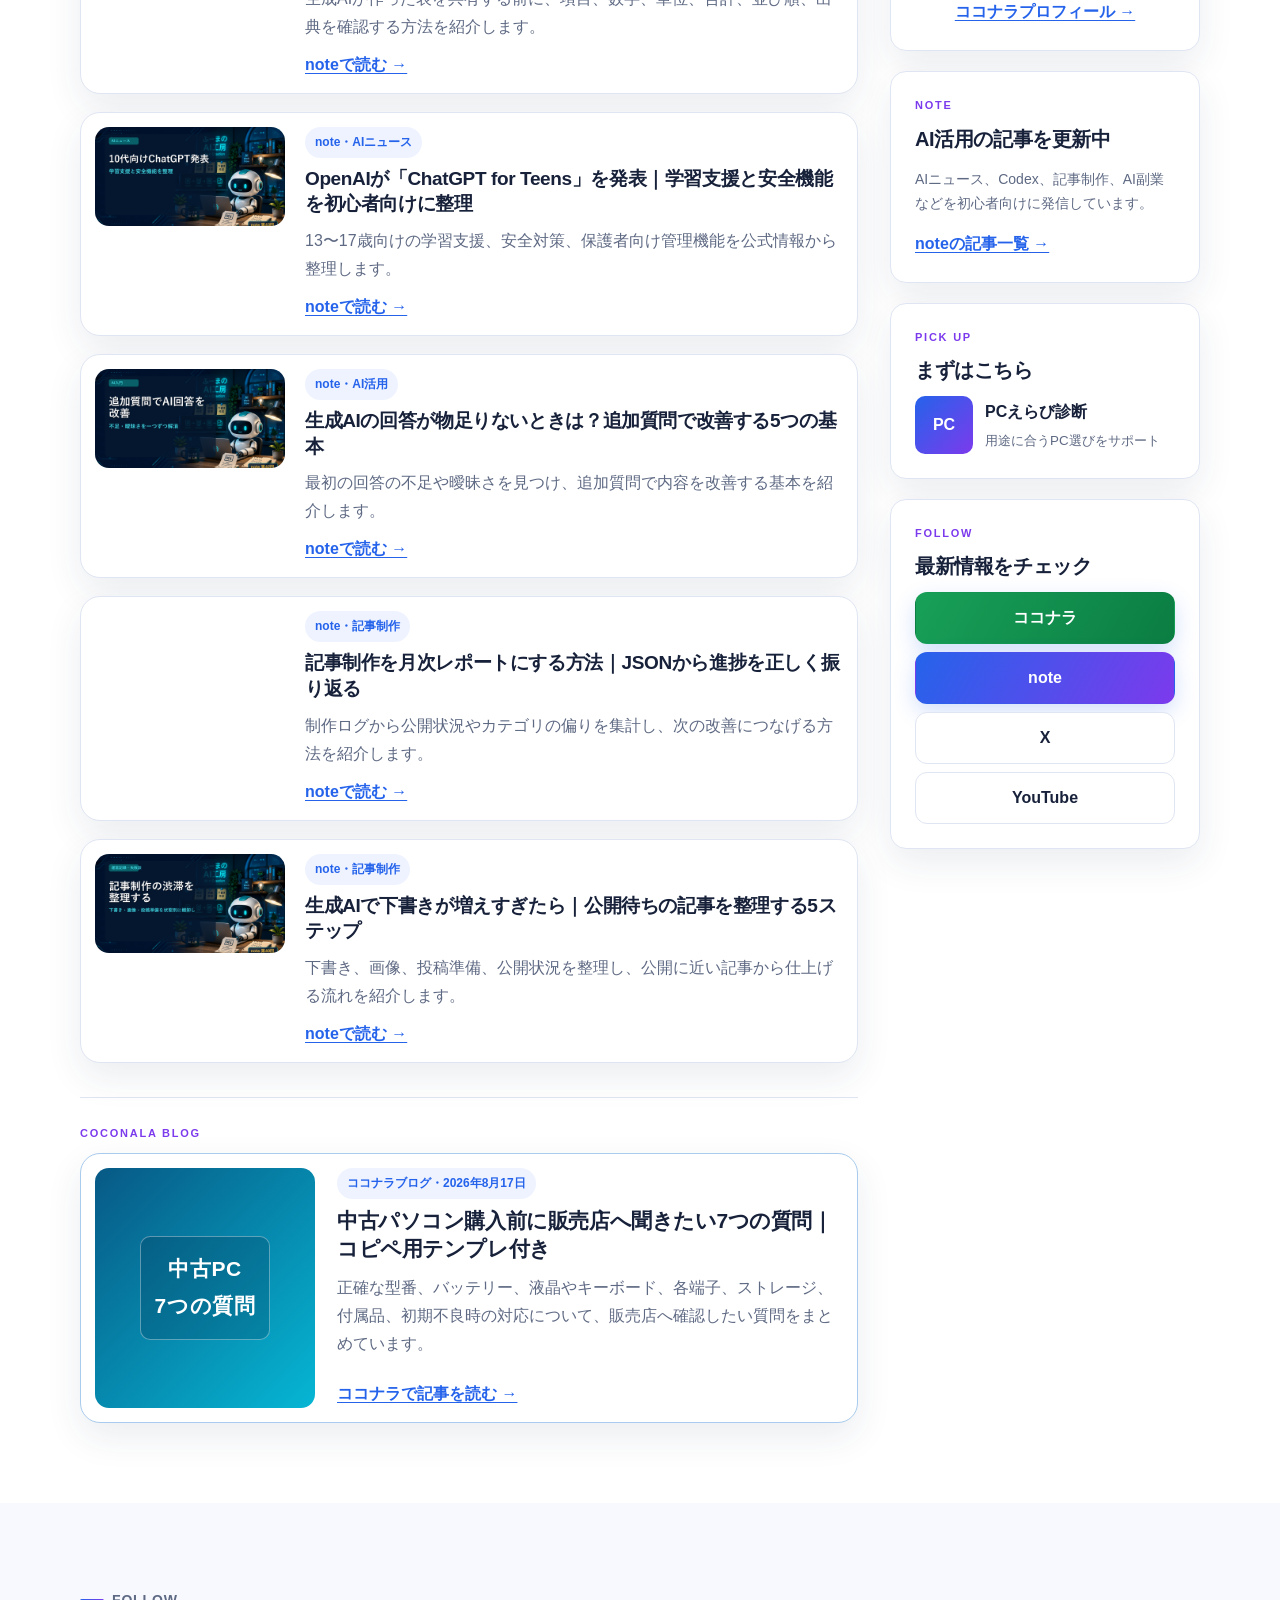
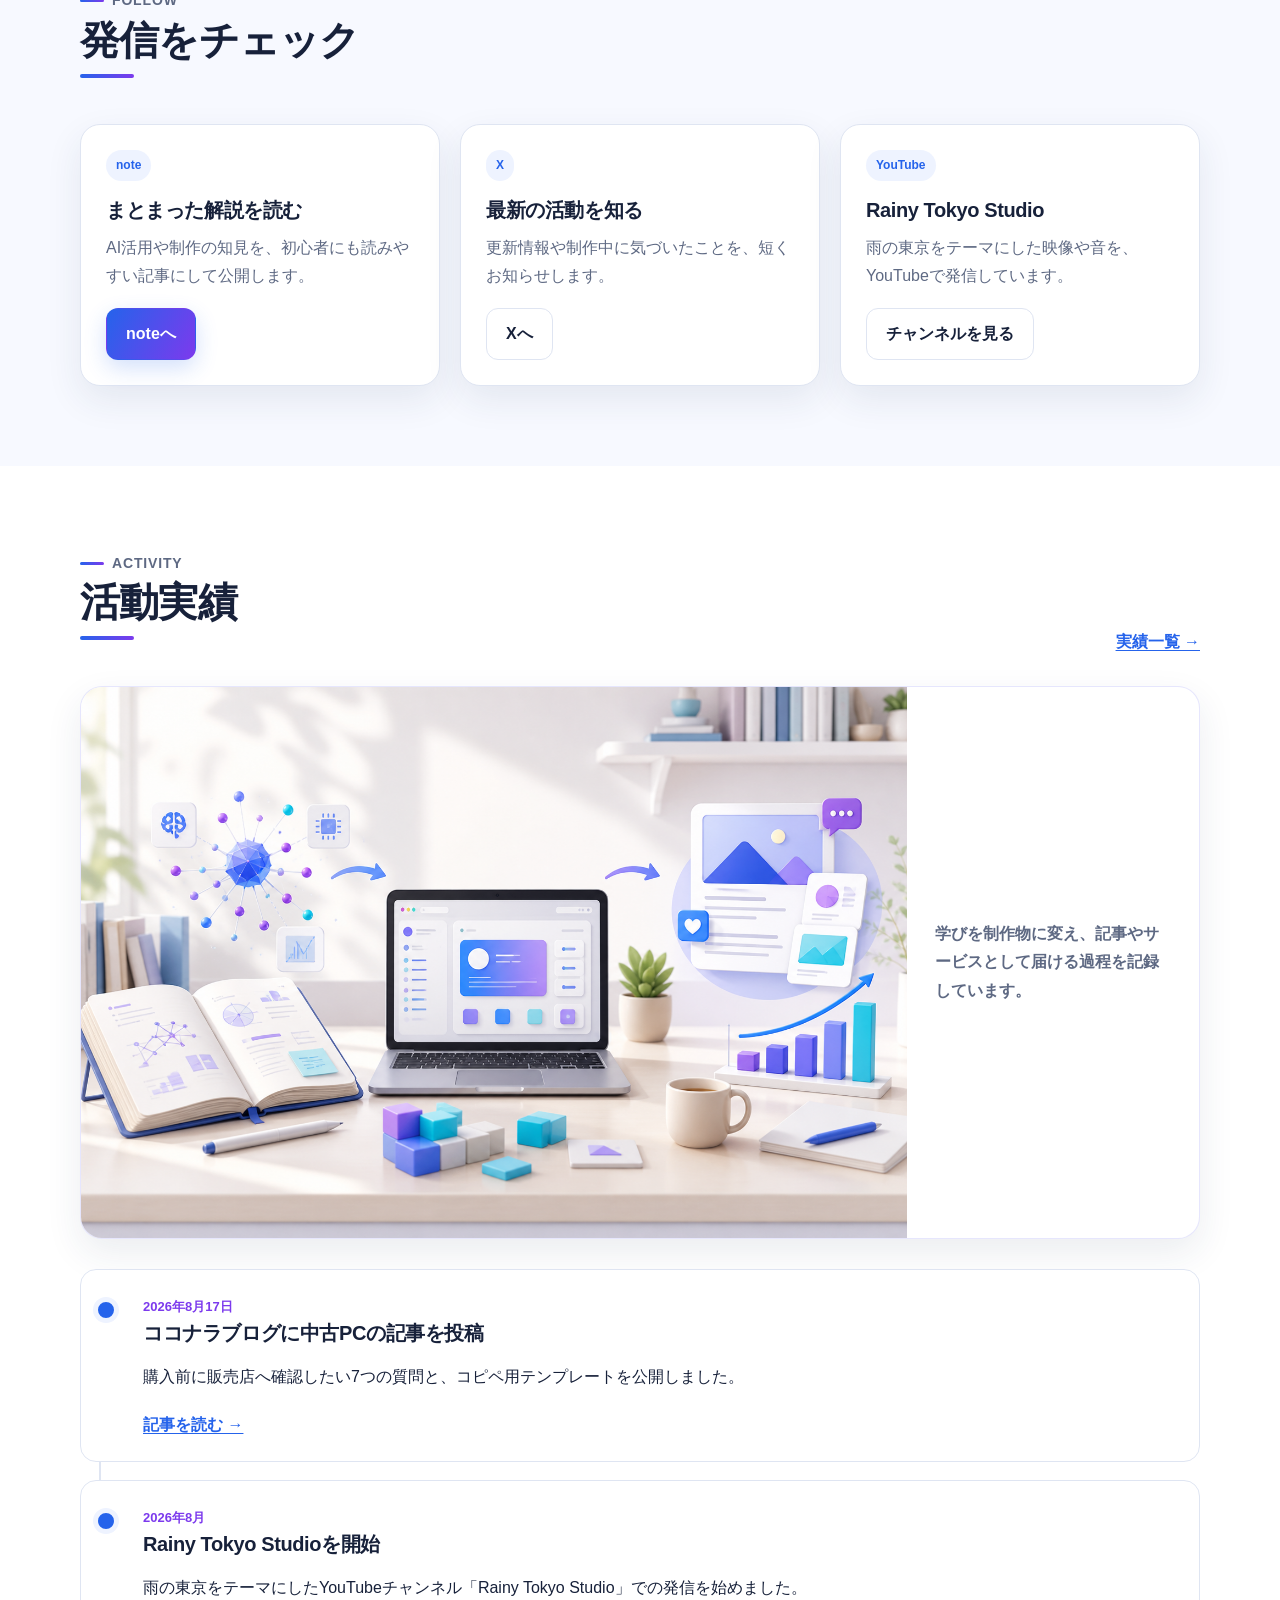
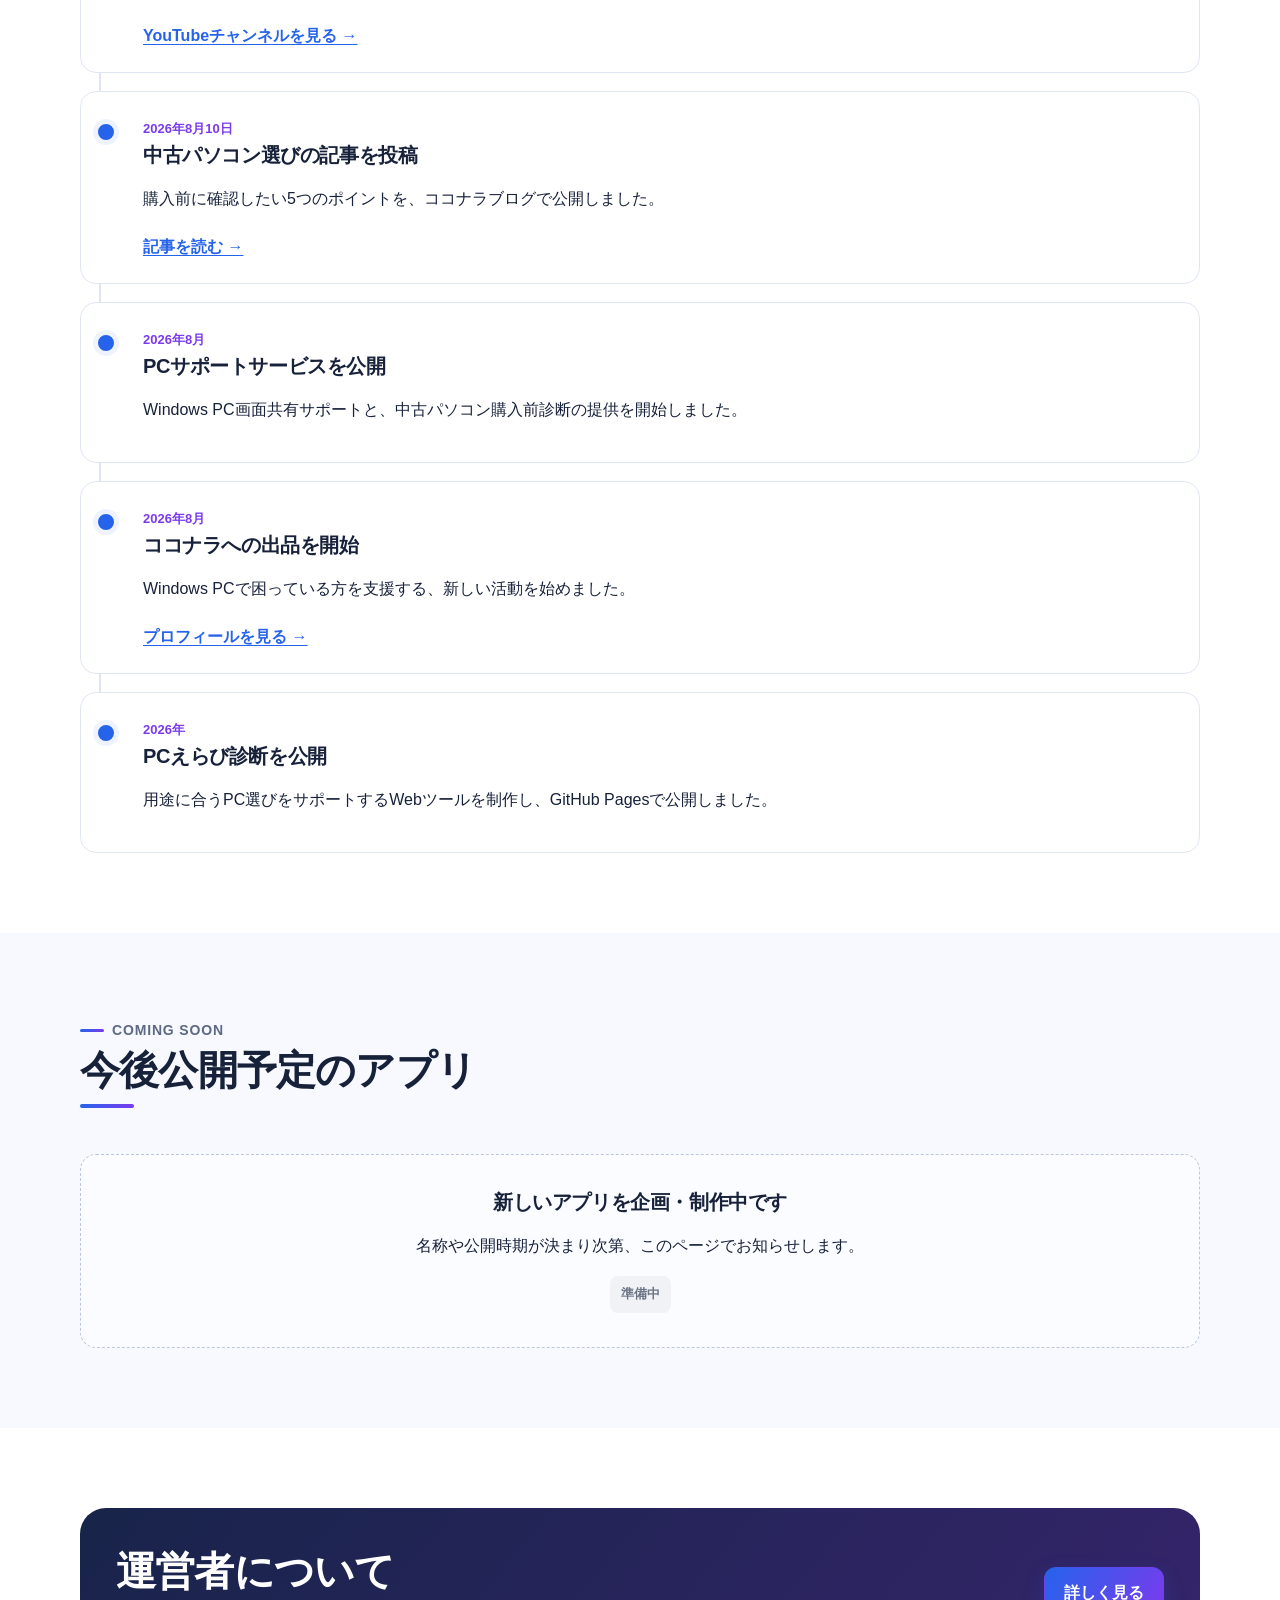
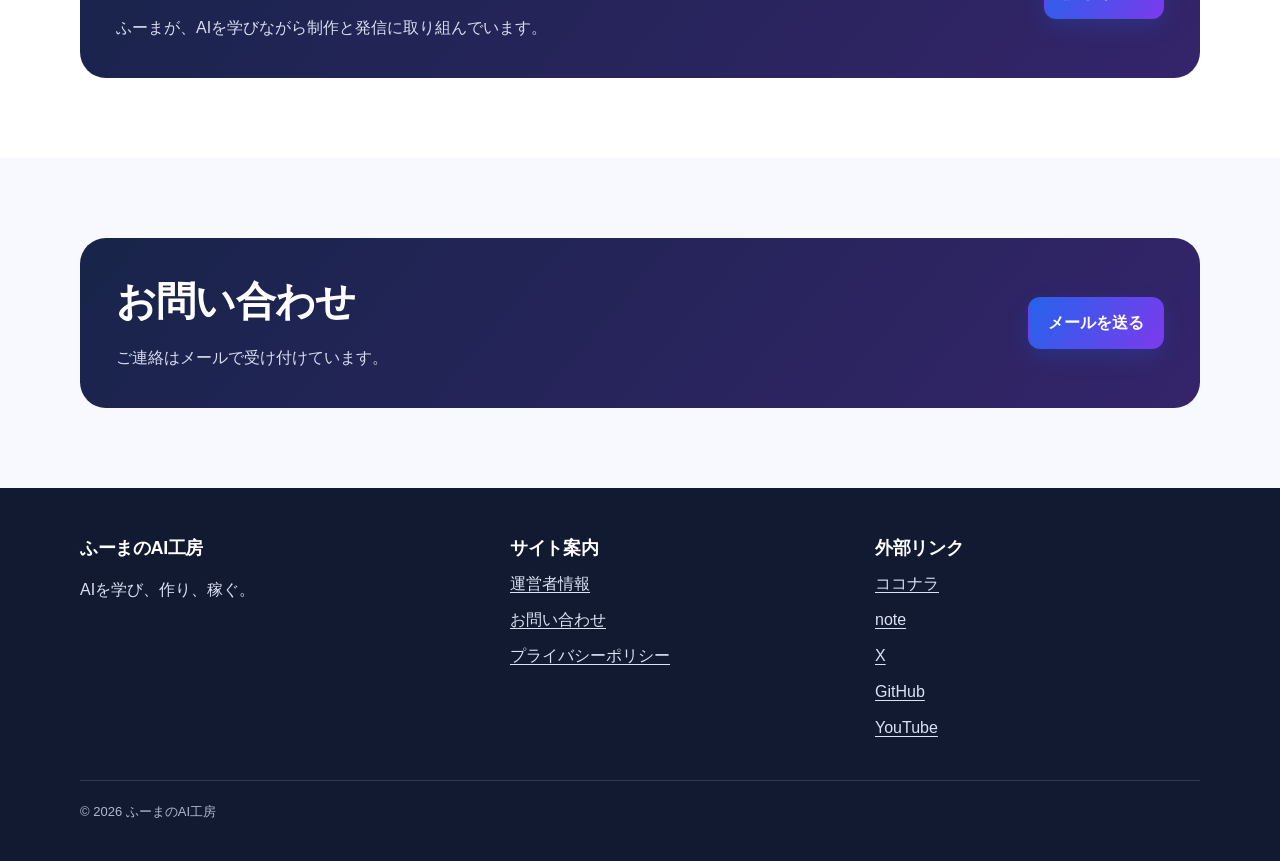
==== commit 3c87c6de: "Search Consoleの確認タグを追加" ====
--- a/index.html
+++ b/index.html
@@ -1,4 +1,4 @@
-<!doctype html><html lang="ja"><head><meta charset="utf-8"><meta name="viewport" content="width=device-width,initial-scale=1"><title>ふーまのAI工房｜AIを学び、作り、稼ぐ。</title><meta name="description" content="AIの学び方、Webツールやアプリの制作、発信と収益化の記録をまとめる、ふーまのAI工房の公式サイトです。"><link rel="canonical" href="https://fuma7587-del.github.io/homepages/"><meta property="og:type" content="website"><meta property="og:locale" content="ja_JP"><meta property="og:site_name" content="ふーまのAI工房"><meta property="og:title" content="ふーまのAI工房｜AIを学び、作り、稼ぐ。"><meta property="og:description" content="AIの学び、ツール開発、発信の記録をまとめる公式サイトです。"><meta property="og:url" content="https://fuma7587-del.github.io/homepages/"><meta name="twitter:card" content="summary"><link rel="stylesheet" href="style.css"><script src="script.js" defer></script></head><body>
+<!doctype html><html lang="ja"><head><meta charset="utf-8"><meta name="google-site-verification" content="5FplLQQSmOVmzkju9GcSB9xvbwCMGpUDY1RWh9uH3o0"><meta name="viewport" content="width=device-width,initial-scale=1"><title>ふーまのAI工房｜AIを学び、作り、稼ぐ。</title><meta name="description" content="AIの学び方、Webツールやアプリの制作、発信と収益化の記録をまとめる、ふーまのAI工房の公式サイトです。"><link rel="canonical" href="https://fuma7587-del.github.io/homepages/"><meta property="og:type" content="website"><meta property="og:locale" content="ja_JP"><meta property="og:site_name" content="ふーまのAI工房"><meta property="og:title" content="ふーまのAI工房｜AIを学び、作り、稼ぐ。"><meta property="og:description" content="AIの学び、ツール開発、発信の記録をまとめる公式サイトです。"><meta property="og:url" content="https://fuma7587-del.github.io/homepages/"><meta name="twitter:card" content="summary"><link rel="stylesheet" href="style.css"><script src="script.js" defer></script></head><body>
 <a class="skip-link" href="#main">本文へ移動</a><header class="site-header"><div class="header-inner"><a class="brand" href="index.html"><span class="brand-mark" aria-hidden="true">AI</span><span>ふーまのAI工房<small>AIを学び、作り、稼ぐ。</small></span></a><button class="nav-toggle" type="button" aria-expanded="false" aria-controls="global-nav">メニュー</button><nav id="global-nav" class="site-nav" aria-label="メインナビゲーション"><ul class="nav-list"><li><a href="index.html">ホーム</a></li><li><a href="tools.html">ツール</a></li><li><a href="articles.html">記事</a></li><li><a href="history.html">制作記録</a></li><li><a href="about.html">運営者情報</a></li><li><a href="contact.html">お問い合わせ</a></li></ul></nav></div><nav class="topic-nav" aria-label="コンテンツカテゴリー"><div class="container"><a href="#services">PCサポート</a><a href="articles.html">AIの使い方</a><a href="tools.html">制作ツール</a><a href="history.html">活動実績</a><a data-link="coconalaUrl" target="_blank" rel="noopener noreferrer">ココナラ</a><a data-link="noteUrl" target="_blank" rel="noopener noreferrer">note</a></div></nav></header>
 <main id="main"><section class="hero"><div class="container hero-grid"><div><p class="eyebrow">LEARN · BUILD · EARN</p><h1>AIを学び、<br><span class="gradient-text">作り、稼ぐ。</span></h1><p class="lead">AI初心者の視点から、学んだことを実際のツールや記事に変えていく工房です。試行錯誤も含めて、分かりやすく発信します。</p><div class="actions"><a class="button" href="tools.html">制作ツールを見る</a><a class="button secondary" data-link="noteUrl" target="_blank" rel="noopener noreferrer">noteを読む</a></div></div><figure class="hero-image"><img src="assets/images/site/ai-workshop-hero.png" alt="AIの学習とツール開発を行う明るいデジタル工房" width="1536" height="1024" fetchpriority="high"></figure></div></section>
 <section class="section alt"><div class="container"><div class="section-heading"><div><p class="eyebrow">WHAT WE DO</p><h2>工房の3つのテーマ</h2></div><p>難しい言葉をできるだけ避け、初心者でも次の一歩が分かる情報を目指します。</p></div><div class="grid"><article class="card feature-card"><h3>AIを学ぶ</h3><p>AIニュースやサービスの使い方を、公式情報をもとに分かりやすく整理します。</p></article><article class="card feature-card"><h3>AIで作る</h3><p>自動化やWebツール、アプリ開発の過程と得られた知見を公開します。</p></article><article class="card feature-card"><h3>活動につなげる</h3><p>記事発信や制作物を、無理のない副業や収益化につなげる方法を考えます。</p></article></div></div></section>
--- a/style.css
+++ b/style.css
@@ -18,6 +18,7 @@
 .note-article-feed{display:grid;gap:18px}.note-article-card{display:grid;grid-template-columns:190px minmax(0,1fr);gap:20px;padding:14px}.note-article-card .article-thumb{aspect-ratio:1.91/1;min-height:0}.note-article-card h3{font-size:19px}.note-article-card .tag{margin-bottom:8px}.note-article-card p{margin-bottom:10px}.note-articles-grid{display:grid;grid-template-columns:repeat(2,minmax(0,1fr));gap:20px}.note-articles-grid .note-article-card{grid-template-columns:1fr}.article-thumb img{display:block;width:100%;height:100%;object-fit:cover}.external-article{margin-top:34px;padding-top:26px;border-top:1px solid var(--line)}
 @media(max-width:760px){.note-articles-grid{grid-template-columns:1fr}.note-article-card{grid-template-columns:130px minmax(0,1fr);gap:14px}.note-article-card p{display:none}}
 @media(max-width:460px){.note-article-card{grid-template-columns:1fr}.note-article-card p{display:block}}
+.article-highlight+.article-highlight{margin-top:20px}
 
 /* Generated site imagery */
 .hero-image,.section-visual,.activity-visual{margin:0;overflow:hidden;border:1px solid rgba(99,102,241,.16);background:#edf3ff;box-shadow:var(--shadow)}.hero-image{aspect-ratio:3/2;border-radius:28px;transform:rotate(1deg)}.hero-image img,.section-visual img,.activity-visual img{display:block;width:100%;height:100%;object-fit:cover}.section-split{display:grid;grid-template-columns:.8fr 1.2fr;align-items:center;gap:34px;margin-bottom:30px}.section-split .section-intro{margin:0 0 20px}.section-visual{aspect-ratio:3/2;border-radius:22px}.image-points{display:grid;gap:10px;margin:0;padding:0;list-style:none}.image-points li{position:relative;padding-left:27px;color:var(--muted)}.image-points li:before{content:"✓";position:absolute;left:0;top:0;color:var(--blue);font-weight:900}.activity-visual{display:grid;grid-template-columns:minmax(0,1.7fr) minmax(220px,.6fr);align-items:center;margin-bottom:30px;border-radius:22px;background:#fff}.activity-visual img{aspect-ratio:3/2}.activity-visual figcaption{padding:28px;color:var(--muted);font-weight:700;line-height:1.8}
